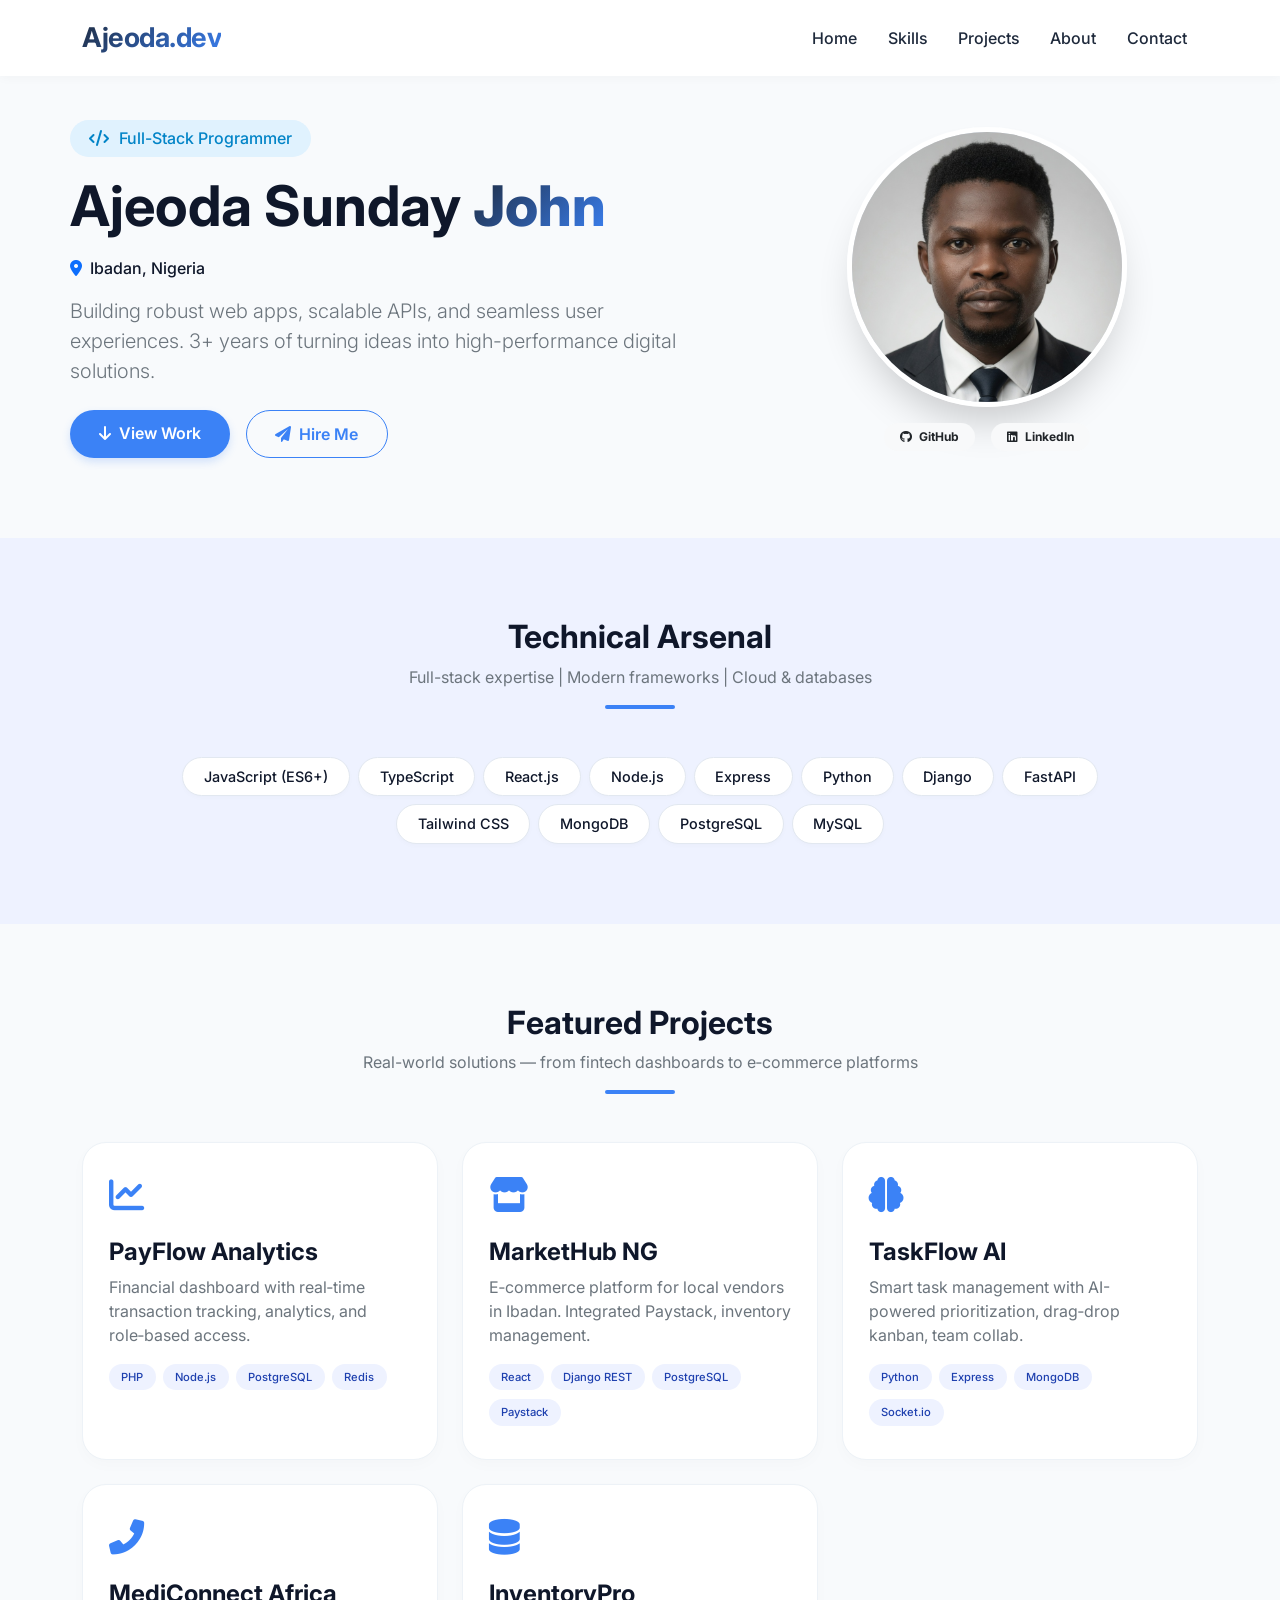
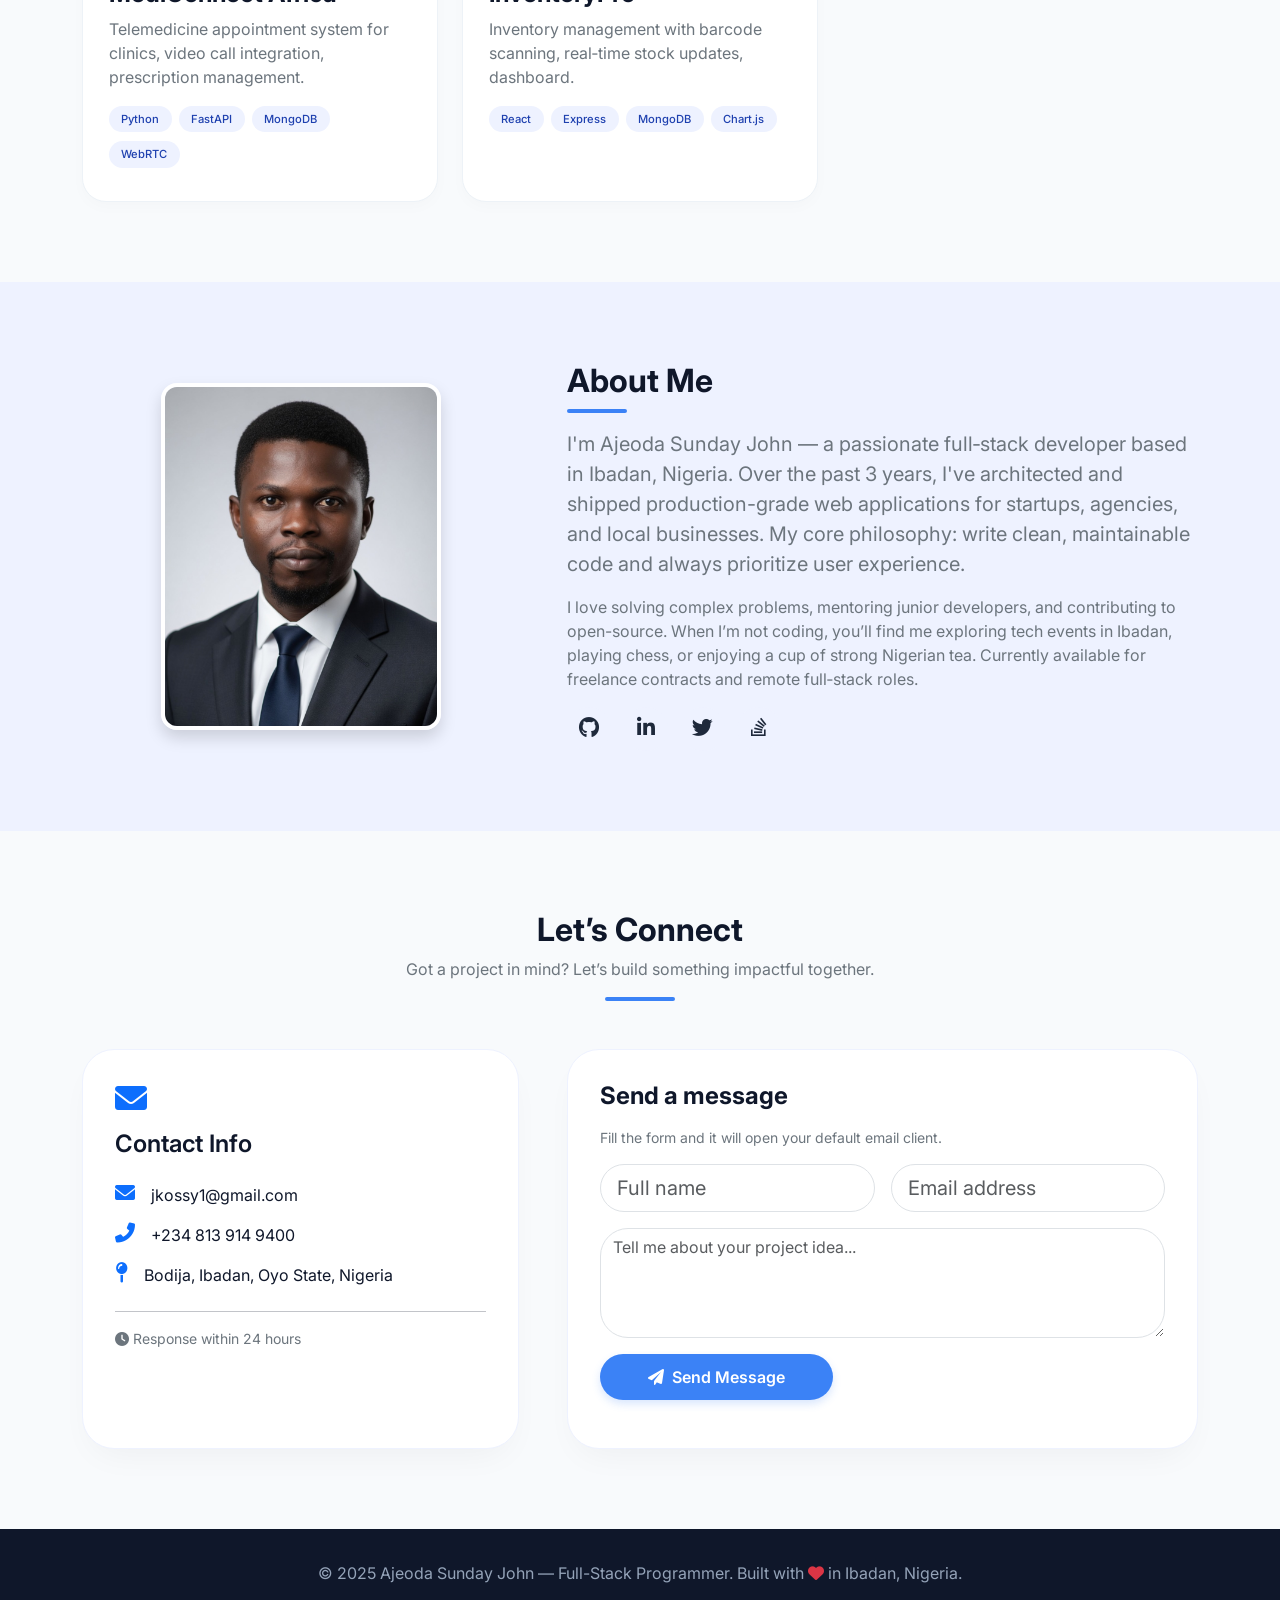
==== index.html @ 7680d103 ""commit first upload"" ====
<!DOCTYPE html>
<html lang="en">
<head>
  <meta charset="UTF-8">
  <meta name="viewport" content="width=device-width, initial-scale=1.0, viewport-fit=cover">
  <title>Ajeoda Sunday John | Full-Stack Programmer | Ibadan, Nigeria</title>
  <!-- Bootstrap 5 CSS + Icons + Google Fonts -->
  <link href="https://cdn.jsdelivr.net/npm/bootstrap@5.3.0-alpha1/dist/css/bootstrap.min.css" rel="stylesheet">
  <link rel="stylesheet" href="https://cdnjs.cloudflare.com/ajax/libs/font-awesome/6.0.0-beta3/css/all.min.css">
  <link href="https://fonts.googleapis.com/css2?family=Inter:opsz,wght@14..32,300;14..32,400;14..32,500;14..32,600;14..32,700;14..32,800&display=swap" rel="stylesheet">
  <!-- External Stylesheet -->
  <link rel="stylesheet" href="assets/css/style.css">
  <style>
    .section-divider {
      width: 70px;
      height: 4px;
      background: #3b82f6;
      border-radius: 4px;
    }
    .about-img {
      max-width: 280px;
      border: 4px solid white;
    }
  </style>
  <script src="assets/js/custom.js">    </script>
</head>
<body>

  <!-- Navigation (Bootstrap) -->
  <nav class="navbar navbar-expand-lg fixed-top">
    <div class="container">
      <a class="navbar-brand gradient-text fw-bold" href="#">Ajeoda.dev</a>
      <button class="navbar-toggler" type="button" data-bs-toggle="collapse" data-bs-target="#navbarNav" aria-controls="navbarNav" aria-expanded="false" aria-label="Toggle navigation">
        <span class="navbar-toggler-icon"></span>
      </button>
      <div class="collapse navbar-collapse" id="navbarNav">
        <ul class="navbar-nav ms-auto gap-2">
          <li class="nav-item"><a class="nav-link" href="#home">Home</a></li>
          <li class="nav-item"><a class="nav-link" href="#skills">Skills</a></li>
          <li class="nav-item"><a class="nav-link" href="#projects">Projects</a></li>
          <li class="nav-item"><a class="nav-link" href="#about">About</a></li>
          <li class="nav-item"><a class="nav-link" href="#contact">Contact</a></li>
        </ul>
      </div>
    </div>
  </nav>

  <!-- Hero Section -->
  <section id="home" class="pt-5 mt-5">
    <div class="container section-padding pt-4">
      <div class="row align-items-center g-5">
        <div class="col-lg-7 order-lg-1 order-2">
          <div class="hero-text">
            <span class="location-badge mb-3"><i class="fas fa-code"></i> Full-Stack Programmer</span>
            <h1 class="display-4 fw-bold mb-3">Ajeoda Sunday <span class="gradient-text">John</span></h1>
            <div class="d-flex align-items-center gap-2 mb-3">
              <i class="fas fa-map-marker-alt text-primary"></i>
              <span class="fw-medium">Ibadan, Nigeria</span>
            </div>
            <p class="lead text-secondary mb-4">Building robust web apps, scalable APIs, and seamless user experiences. 3+ years of turning ideas into high-performance digital solutions.</p>
            <div class="d-flex flex-wrap gap-3">
              <a href="#projects" class="btn btn-custom-primary"><i class="fas fa-arrow-down me-2"></i>View Work</a>
              <a href="#contact" class="btn btn-outline-custom"><i class="fas fa-paper-plane me-2"></i>Hire Me</a>
            </div>
          </div>
        </div>
        <div class="col-lg-5 order-lg-2 order-1 text-center">
          <div class="profile-img-wrapper">
            <!-- Professional developer portrait -->
            <img src="assets/images/top.jpg" alt="Ajeoda Sunday John - Full Stack Programmer" class="profile-img">
          </div>
          <div class="mt-3 d-flex justify-content-center gap-3">
            <span class="badge bg-light text-dark px-3 py-2 rounded-pill"><i class="fab fa-github me-1"></i> GitHub</span>
            <span class="badge bg-light text-dark px-3 py-2 rounded-pill"><i class="fab fa-linkedin me-1"></i> LinkedIn</span>
          </div>
        </div>
      </div>
    </div>
  </section>

  <!-- Skills Section -->
  <section id="skills" class="bg-soft-primary section-padding">
    <div class="container">
      <div class="text-center mb-5">
        <h2 class="fw-bold">Technical Arsenal</h2>
        <p class="text-secondary">Full-stack expertise | Modern frameworks | Cloud & databases</p>
        <div class="mx-auto section-divider"></div>
      </div>
      <div class="row justify-content-center">
        <div class="col-lg-10">
          <div class="d-flex flex-wrap justify-content-center gap-2">
            <span class="skill-badge">JavaScript (ES6+)</span>
            <span class="skill-badge">TypeScript</span>
            <span class="skill-badge">React.js</span>
            <span class="skill-badge">Node.js</span>
            <span class="skill-badge">Express</span>
            <span class="skill-badge">Python</span>
            <span class="skill-badge">Django</span>
            <span class="skill-badge">FastAPI</span>
            <span class="skill-badge">Tailwind CSS</span>
            <span class="skill-badge">MongoDB</span>
            <span class="skill-badge">PostgreSQL</span>
            <span class="skill-badge">MySQL</span>
         </div>
        </div>
      </div>
    </div>
  </section>

  <!-- Projects Section -->
  <section id="projects" class="section-padding">
    <div class="container">
      <div class="text-center mb-5">
        <h2 class="fw-bold">Featured Projects</h2>
        <p class="text-secondary">Real-world solutions — from fintech dashboards to e‑commerce platforms</p>
        <div class="mx-auto" style="width: 70px; height: 4px; background: #3b82f6; border-radius: 4px;"></div>
      </div>
      <div class="row g-4">
        <div class="col-md-6 col-lg-4">
          <div class="project-card">
            <div class="project-icon"><i class="fas fa-chart-line"></i></div>
            <h3 class="fs-4 fw-bold">PayFlow Analytics</h3>
            <p class="text-secondary">Financial dashboard with real‑time transaction tracking, analytics, and role‑based access.</p>
            <div class="tech-stack"><span>PHP</span><span>Node.js</span><span>PostgreSQL</span><span>Redis</span></div>
          </div>
        </div>
        <div class="col-md-6 col-lg-4">
          <div class="project-card">
            <div class="project-icon"><i class="fas fa-store"></i></div>
            <h3 class="fs-4 fw-bold">MarketHub NG</h3>
            <p class="text-secondary">E‑commerce platform for local vendors in Ibadan. Integrated Paystack, inventory management.</p>
            <div class="tech-stack"><span>React</span><span>Django REST</span><span>PostgreSQL</span><span>Paystack</span></div>
          </div>
        </div>
        <div class="col-md-6 col-lg-4">
          <div class="project-card">
            <div class="project-icon"><i class="fas fa-brain"></i></div>
            <h3 class="fs-4 fw-bold">TaskFlow AI</h3>
            <p class="text-secondary">Smart task management with AI-powered prioritization, drag‑drop kanban, team collab.</p>
            <div class="tech-stack"><span>Python</span><span>Express</span><span>MongoDB</span><span>Socket.io</span></div>
          </div>
        </div>
        <div class="col-md-6 col-lg-4">
          <div class="project-card">
            <div class="project-icon"><i class="fas fa-phone-alt"></i></div>
            <h3 class="fs-4 fw-bold">MediConnect Africa</h3>
            <p class="text-secondary">Telemedicine appointment system for clinics, video call integration, prescription management.</p>
            <div class="tech-stack"><span>Python</span><span>FastAPI</span><span>MongoDB</span><span>WebRTC</span></div>
          </div>
        </div>
       
        <div class="col-md-6 col-lg-4">
          <div class="project-card">
            <div class="project-icon"><i class="fas fa-database"></i></div>
            <h3 class="fs-4 fw-bold">InventoryPro</h3>
            <p class="text-secondary">Inventory management with barcode scanning, real‑time stock updates, dashboard.</p>
            <div class="tech-stack"><span>React</span><span>Express</span><span>MongoDB</span><span>Chart.js</span></div>
          </div>
        </div>
      </div>
    </div>
  </section>

  <!-- About Section -->
  <section id="about" class="bg-soft-primary section-padding">
    <div class="container">
      <div class="row align-items-center g-5">
        <div class="col-md-5 text-center">
          <img src="assets/images/bottom.jpg" alt="Ajeoda working" class="img-fluid rounded-4 shadow about-img">
        </div>
        <div class="col-md-7">
          <h2 class="fw-bold">About Me</h2>
          <div class="mb-3" style="width: 60px; height: 4px; background: #3b82f6; border-radius: 4px;"></div>
          <p class="fs-5 text-secondary">I'm Ajeoda Sunday John — a passionate full‑stack developer based in Ibadan, Nigeria. Over the past 3 years, I've architected and shipped production-grade web applications for startups, agencies, and local businesses. My core philosophy: write clean, maintainable code and always prioritize user experience.</p>
          <p class="text-secondary">I love solving complex problems, mentoring junior developers, and contributing to open-source. When I’m not coding, you’ll find me exploring tech events in Ibadan, playing chess, or enjoying a cup of strong Nigerian tea. Currently available for freelance contracts and remote full‑stack roles.</p>
          <div class="d-flex mt-3">
            <a href="https://github.com/kossy1" class="social-icon" aria-label="GitHub"><i class="fab fa-github"></i></a>
            <a href="https://linkedin.com/in/kossyvibes-tv-49b03a386" class="social-icon" aria-label="LinkedIn"><i class="fab fa-linkedin-in"></i></a>
            <a href="https://twitter.com/kossyvibestv" class="social-icon" aria-label="Twitter"><i class="fab fa-twitter"></i></a>
            <a href="https://stackoverflow.com/users/7535750/kossy" class="social-icon" aria-label="Stack Overflow"><i class="fab fa-stack-overflow"></i></a>
          </div>
        </div>
      </div>
    </div>
  </section>

  <!-- Contact Section (Send message redirects to email) -->
  <section id="contact" class="section-padding">
    <div class="container">
      <div class="text-center mb-5">
        <h2 class="fw-bold">Let’s Connect</h2>
        <p class="text-secondary">Got a project in mind? Let’s build something impactful together.</p>
        <div class="mx-auto section-divider"></div>
      </div>
      <div class="row g-5">
        <div class="col-lg-5">
          <div class="contact-form-card h-100">
            <div class="mb-4">
              <i class="fas fa-envelope fa-2x text-primary mb-3"></i>
              <h4 class="fw-semibold">Contact Info</h4>  
            </div>
            <div class="d-flex gap-3 mb-3">
              <i class="fas fa-envelope text-primary fs-5"></i>
              <span>jkossy1@gmail.com</span>
            </div>
            <div class="d-flex gap-3 mb-3">
              <i class="fas fa-phone-alt text-primary fs-5"></i>
              <span>+234 813 914 9400</span>
            </div>
            <div class="d-flex gap-3 mb-4">
              <i class="fas fa-map-pin text-primary fs-5"></i>
              <span>Bodija, Ibadan, Oyo State, Nigeria</span>
            </div>
            <hr>
            <p class="mt-3 small text-secondary"><i class="fas fa-clock"></i> Response within 24 hours</p>
          </div>
        </div>
        <div class="col-lg-7">
          <div class="contact-form-card">
            <h4 class="mb-3 fw-bold">Send a message</h4>
            <p class="text-secondary small">Fill the form and it will open your default email client.</p>
            <form id="contactForm" action="mailto:jkossy1@gmail.com.com" method="POST" enctype="text/plain">
              <div class="row g-3">
                <div class="col-md-6">
                  <input type="text" class="form-control form-control-lg rounded-pill" id="fullName" name="name" placeholder="Full name" required>
                </div>
                <div class="col-md-6">
                  <input type="email" class="form-control form-control-lg rounded-pill" id="emailAddress" name="email" placeholder="Email address" required>
                </div>
                <div class="col-12">
                  <textarea class="form-control" rows="4" id="messageText" name="message" placeholder="Tell me about your project idea..." style="border-radius: 28px;"></textarea>
                </div>
                <div class="col-12">
                  <button type="submit" class="btn btn-custom-primary px-5"><i class="fas fa-paper-plane me-2"></i>Send Message</button>
                </div>
                <div class="col-12">
                  <div id="formAlert" class="alert d-none" role="alert"></div>
                </div>
              </div>
            </form>
          </div>
        </div>
      </div>
    </div>
  </section>

  <!-- Footer -->
  <footer>
    <div class="container text-center">
      <p class="mb-0">© 2025 Ajeoda Sunday John — Full-Stack Programmer. Built with <i class="fas fa-heart text-danger"></i> in Ibadan, Nigeria.</p>
    </div>
  </footer>

  <!-- Bootstrap JS + External custom.js -->
  <script src="https://cdn.jsdelivr.net/npm/bootstrap@5.3.0-alpha1/dist/js/bootstrap.bundle.min.js"></script>
  <script src="custom.js"></script>
</body>
</html>
---- assets/css/style.css ----
/* style.css - Portfolio Styles for Ajeoda Sunday John */

* {
  margin: 0;
  padding: 0;
  box-sizing: border-box;
}

body {
  font-family: 'Inter', sans-serif;
  background: #f8fafc;
  color: #0f172a;
  scroll-behavior: smooth;
}

/* Custom spacing & utilities */
.section-padding {
  padding: 5rem 0;
}

.bg-soft-primary {
  background: #eef2ff;
}

.gradient-text {
  background: linear-gradient(135deg, #1e293b, #3b82f6);
  -webkit-background-clip: text;
  background-clip: text;
  color: transparent;
  font-weight: 800;
}

/* Button styles */
.btn-custom-primary {
  background: #3b82f6;
  color: white;
  border-radius: 40px;
  padding: 0.7rem 1.8rem;
  font-weight: 600;
  transition: all 0.2s ease;
  border: none;
  box-shadow: 0 4px 8px rgba(59, 130, 246, 0.2);
}

.btn-custom-primary:hover {
  background: #2563eb;
  transform: translateY(-2px);
  color: white;
}

.btn-outline-custom {
  border: 1.5px solid #3b82f6;
  color: #3b82f6;
  border-radius: 40px;
  padding: 0.7rem 1.8rem;
  font-weight: 600;
  background: transparent;
  transition: all 0.2s;
}

.btn-outline-custom:hover {
  background: rgba(59, 130, 246, 0.08);
  transform: translateY(-2px);
  color: #2563eb;
}

/* Navbar styles */
.navbar {
  background: rgba(255, 255, 255, 0.96);
  -webkit-backdrop-filter: blur(10px);
  backdrop-filter: blur(10px);
  box-shadow: 0 2px 10px rgba(0, 0, 0, 0.03);
  padding: 0.8rem 0;
}

.navbar-brand {
  font-weight: 800;
  font-size: 1.7rem;
  letter-spacing: -0.5px;
}

.nav-link {
  font-weight: 500;
  color: #1e293b;
  margin: 0 0.2rem;
  transition: color 0.2s;
}

.nav-link:hover {
  color: #3b82f6;
}

/* Hero profile image */
.profile-img-wrapper {
  background: linear-gradient(145deg, #cbd5e1, #e2e8f0);
  width: 280px;
  height: 280px;
  margin: 0 auto;
  border-radius: 50%;
  display: flex;
  align-items: center;
  justify-content: center;
  box-shadow: 0 25px 40px -12px rgba(0, 0, 0, 0.2);
  border: 5px solid white;
  overflow: hidden;
}

.profile-img {
  width: 100%;
  height: 100%;
  object-fit: cover;
  object-position: center 20%;
}

.location-badge {
  background: #e0f2fe;
  color: #0284c7;
  border-radius: 60px;
  padding: 0.4rem 1.2rem;
  display: inline-flex;
  align-items: center;
  gap: 0.6rem;
  font-weight: 500;
}

/* Skill badges */
.skill-badge {
  background: white;
  border-radius: 40px;
  padding: 0.5rem 1.3rem;
  font-weight: 500;
  box-shadow: 0 2px 5px rgba(0, 0, 0, 0.02);
  border: 1px solid #e2e8f0;
  transition: all 0.2s;
  font-size: 0.9rem;
}

.skill-badge:hover {
  border-color: #3b82f6;
  transform: translateY(-2px);
}

/* Project cards */
.project-card {
  background: white;
  border-radius: 24px;
  padding: 1.6rem;
  transition: all 0.25s;
  border: 1px solid #edf2f7;
  height: 100%;
  box-shadow: 0 5px 15px rgba(0, 0, 0, 0.02);
}

.project-card:hover {
  transform: translateY(-6px);
  box-shadow: 0 20px 30px -12px rgba(0, 0, 0, 0.1);
  border-color: #cbd5e1;
}

.project-icon {
  font-size: 2.2rem;
  color: #3b82f6;
  margin-bottom: 1rem;
}

.tech-stack span {
  background: #eef2ff;
  font-size: 0.7rem;
  padding: 0.3rem 0.8rem;
  border-radius: 30px;
  font-weight: 500;
  color: #1e40af;
  margin-right: 0.4rem;
  margin-bottom: 0.5rem;
  display: inline-block;
}

/* Contact form card */
.contact-form-card {
  background: #ffffff;
  border-radius: 32px;
  padding: 2rem;
  box-shadow: 0 15px 35px -12px rgba(0, 0, 0, 0.05);
  border: 1px solid #eef2ff;
}

.social-icon {
  background: #eef2ff;
  width: 44px;
  height: 44px;
  border-radius: 50%;
  display: inline-flex;
  align-items: center;
  justify-content: center;
  color: #1e293b;
  font-size: 1.3rem;
  transition: all 0.2s;
  margin-right: 0.8rem;
  text-decoration: none;
}

.social-icon:hover {
  background: #3b82f6;
  color: white;
  transform: translateY(-3px);
}

/* Footer */
footer {
  background: #0f172a;
  color: #94a3b8;
  padding: 2rem 0;
}

/* Form input focus styles */
.form-control:focus {
  border-color: #3b82f6;
  box-shadow: 0 0 0 0.2rem rgba(59, 130, 246, 0.25);
}

/* Alert custom styles */
.alert-success {
  background-color: #d1fae5;
  border-color: #a7f3d0;
  color: #065f46;
}

.alert-danger {
  background-color: #fee2e2;
  border-color: #fecaca;
  color: #991b1b;
}

/* Responsive adjustments */
@media (max-width: 768px) {
  .section-padding {
    padding: 3rem 0;
  }

  .profile-img-wrapper {
    width: 220px;
    height: 220px;
  }

  .hero-text h1 {
    font-size: 2.2rem;
  }

  .contact-form-card {
    padding: 1.5rem;
  }

  .skill-badge {
    font-size: 0.8rem;
    padding: 0.4rem 1rem;
  }
}

@media (max-width: 576px) {
  .btn-custom-primary,
  .btn-outline-custom {
    padding: 0.5rem 1.2rem;
    font-size: 0.9rem;
  }

  .project-card {
    padding: 1.2rem;
  }

  .display-4 {
    font-size: 2rem;
  }
}
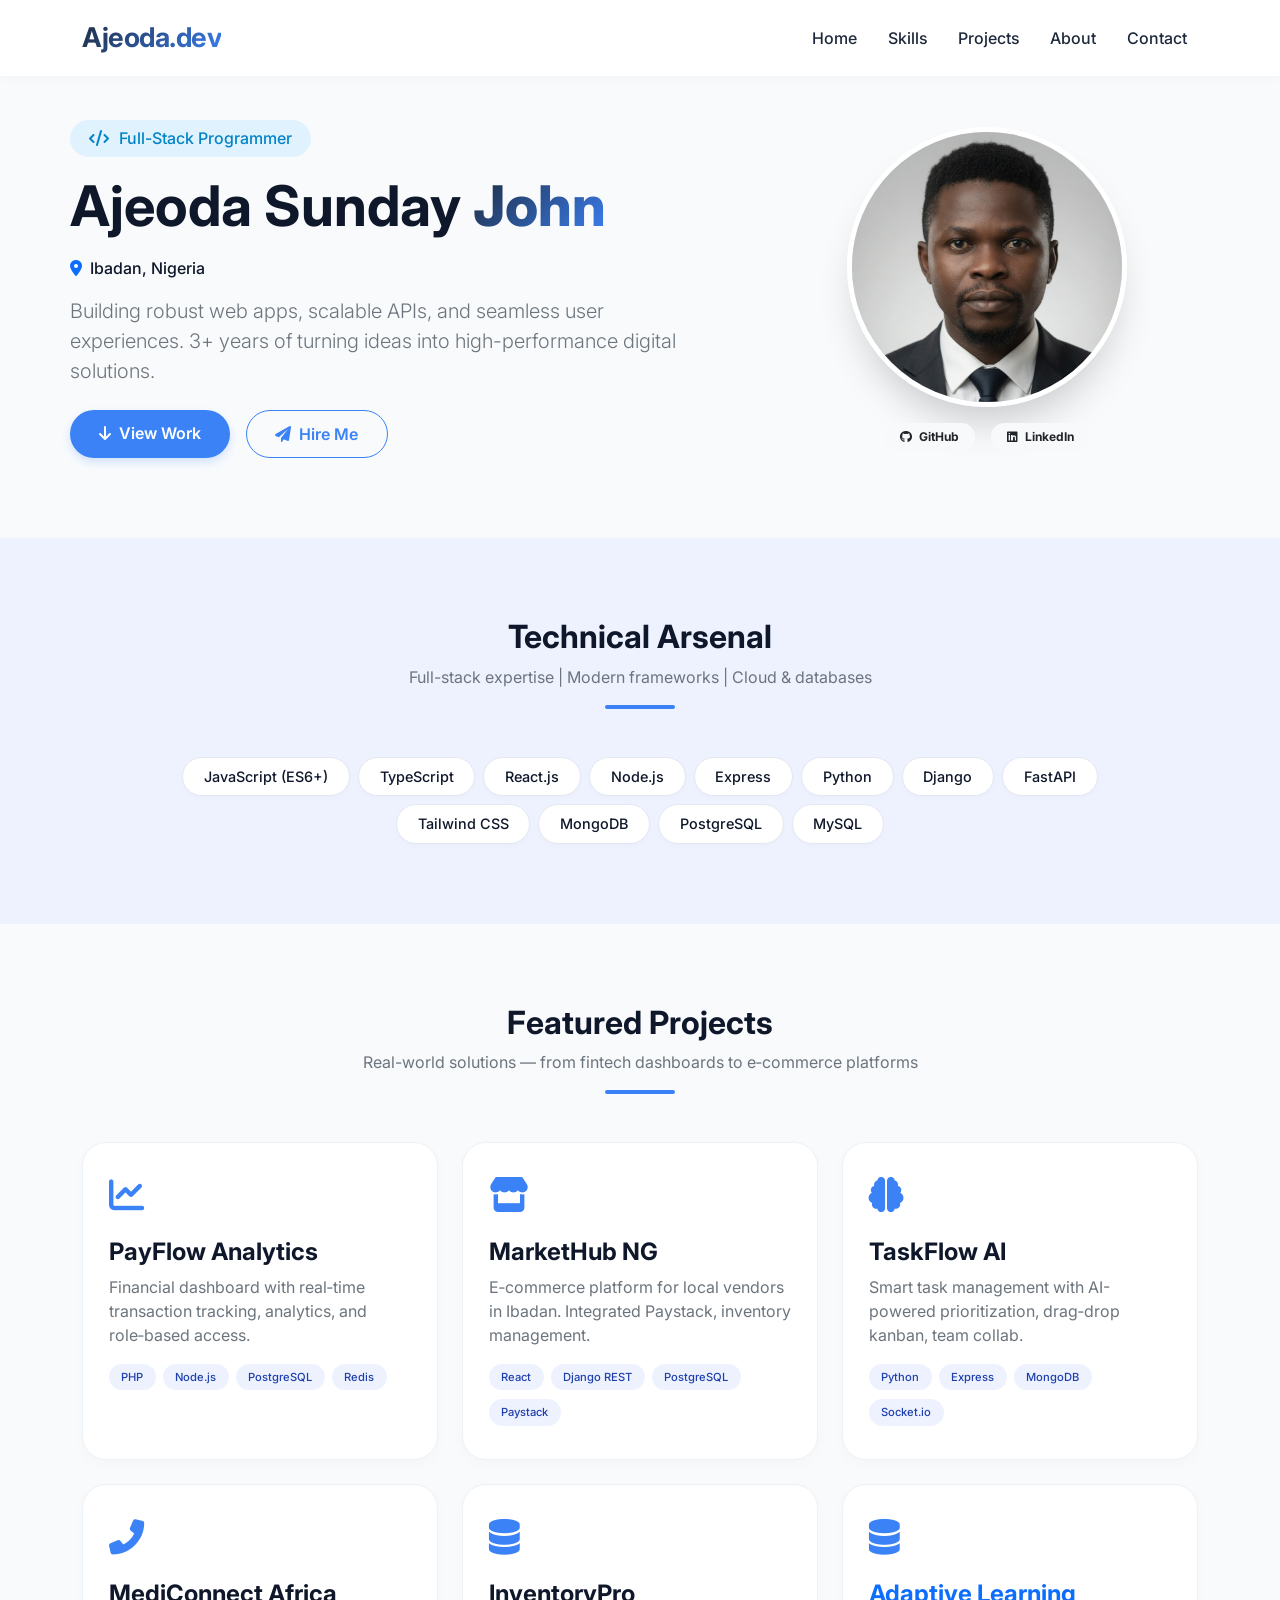
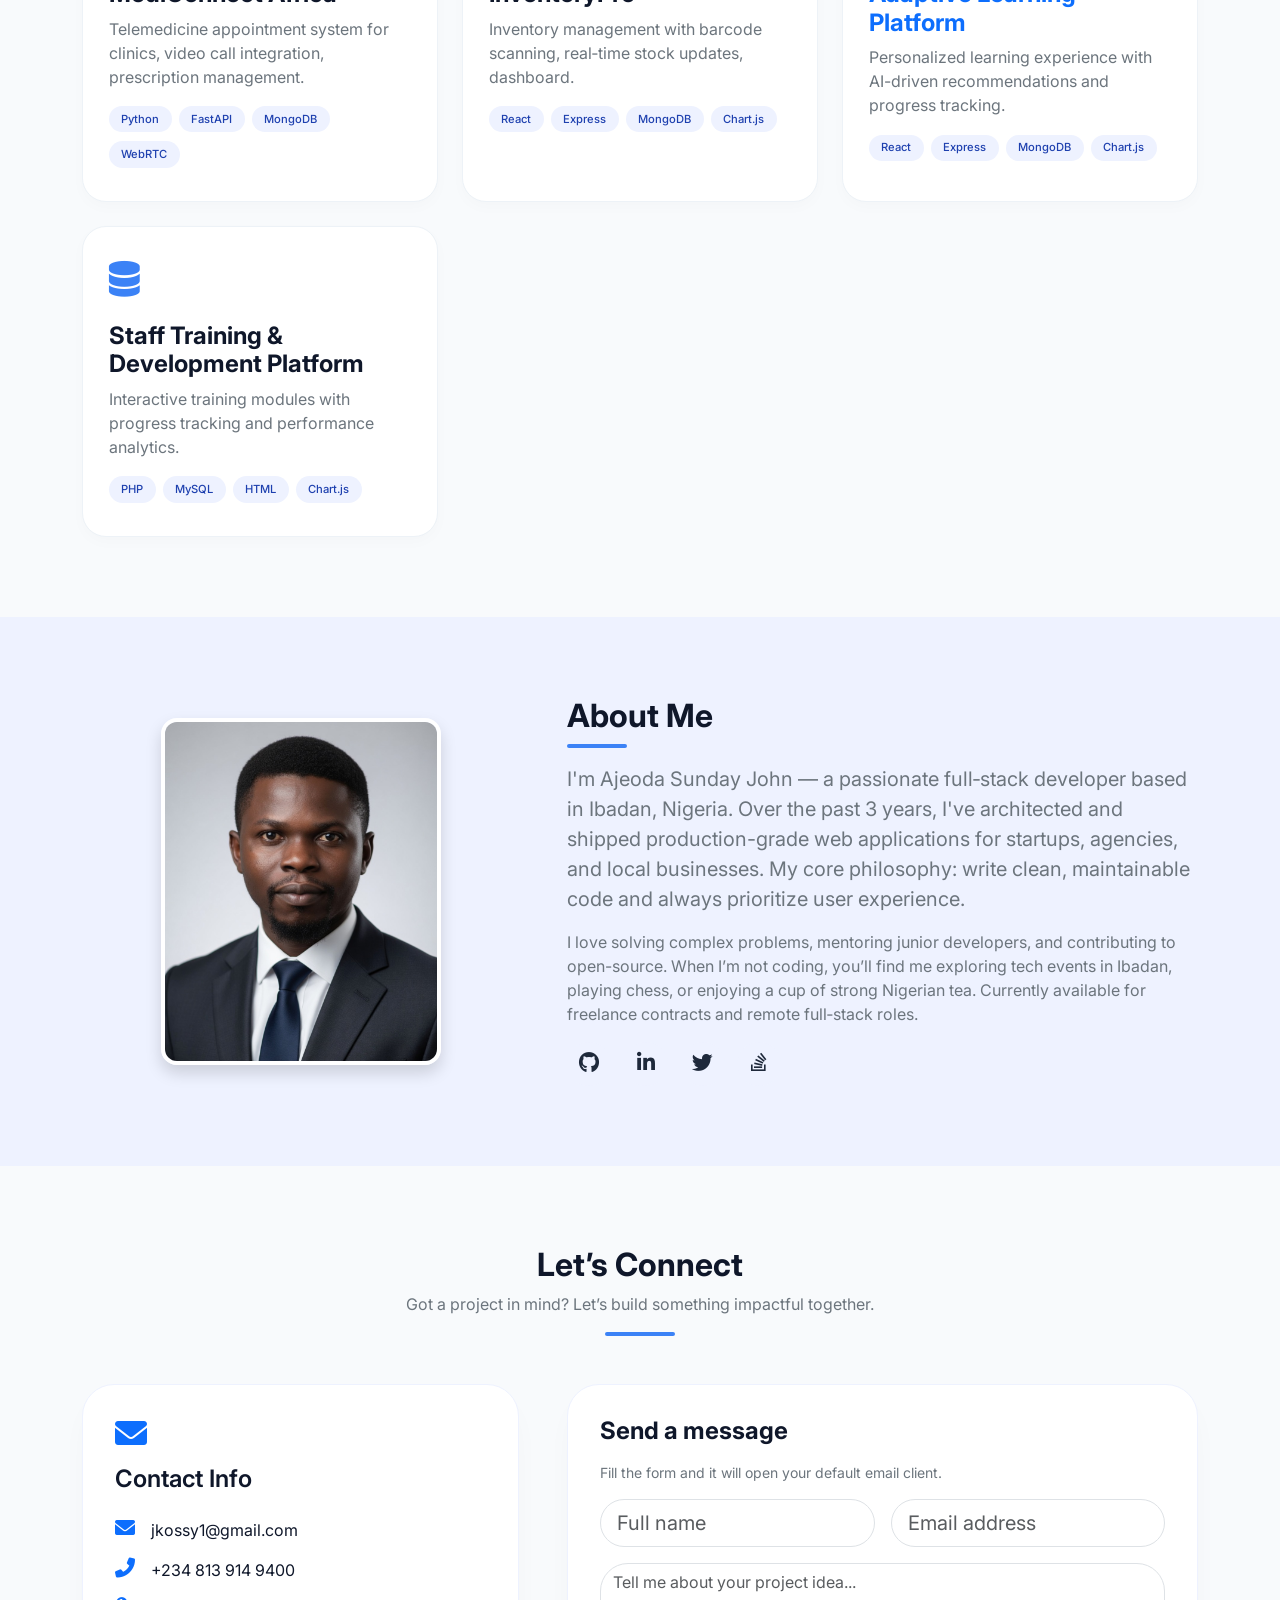
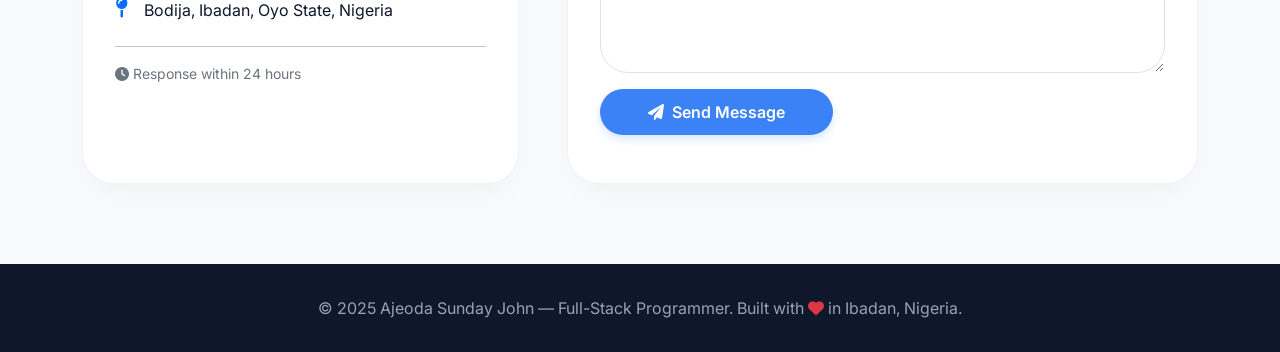
==== commit 42e945ab: "welcome" ====
--- a/index.html
+++ b/index.html
@@ -157,6 +157,28 @@
             <div class="tech-stack"><span>React</span><span>Express</span><span>MongoDB</span><span>Chart.js</span></div>
           </div>
         </div>
+
+        <div class="col-md-6 col-lg-4">
+          <div class="project-card">
+            <div class="project-icon"><i class="fas fa-database"></i></div>
+           <a href="http://adaptive.rf.gd" class="text-decoration-none">
+            <h3 class="fs-4 fw-bold">Adaptive Learning Platform</h3>
+            </a>
+            <p class="text-secondary">Personalized learning experience with AI-driven recommendations and progress tracking.</p>
+            <div class="tech-stack"><span>React</span><span>Express</span><span>MongoDB</span><span>Chart.js</span></div>
+          </div>
+        </div>
+
+        <div class="col-md-6 col-lg-4">
+          <div class="project-card">
+            <div class="project-icon"><i class="fas fa-database"></i></div>
+            <h3 class="fs-4 fw-bold">Staff Training & Development Platform</h3>
+            <p class="text-secondary">Interactive training modules with progress tracking and performance analytics.</p>
+            <div class="tech-stack"><span>PHP</span><span>MySQL</span><span>HTML</span><span>Chart.js</span></div>
+          </div>
+        </div>
+
+      </div>
       </div>
     </div>
   </section>
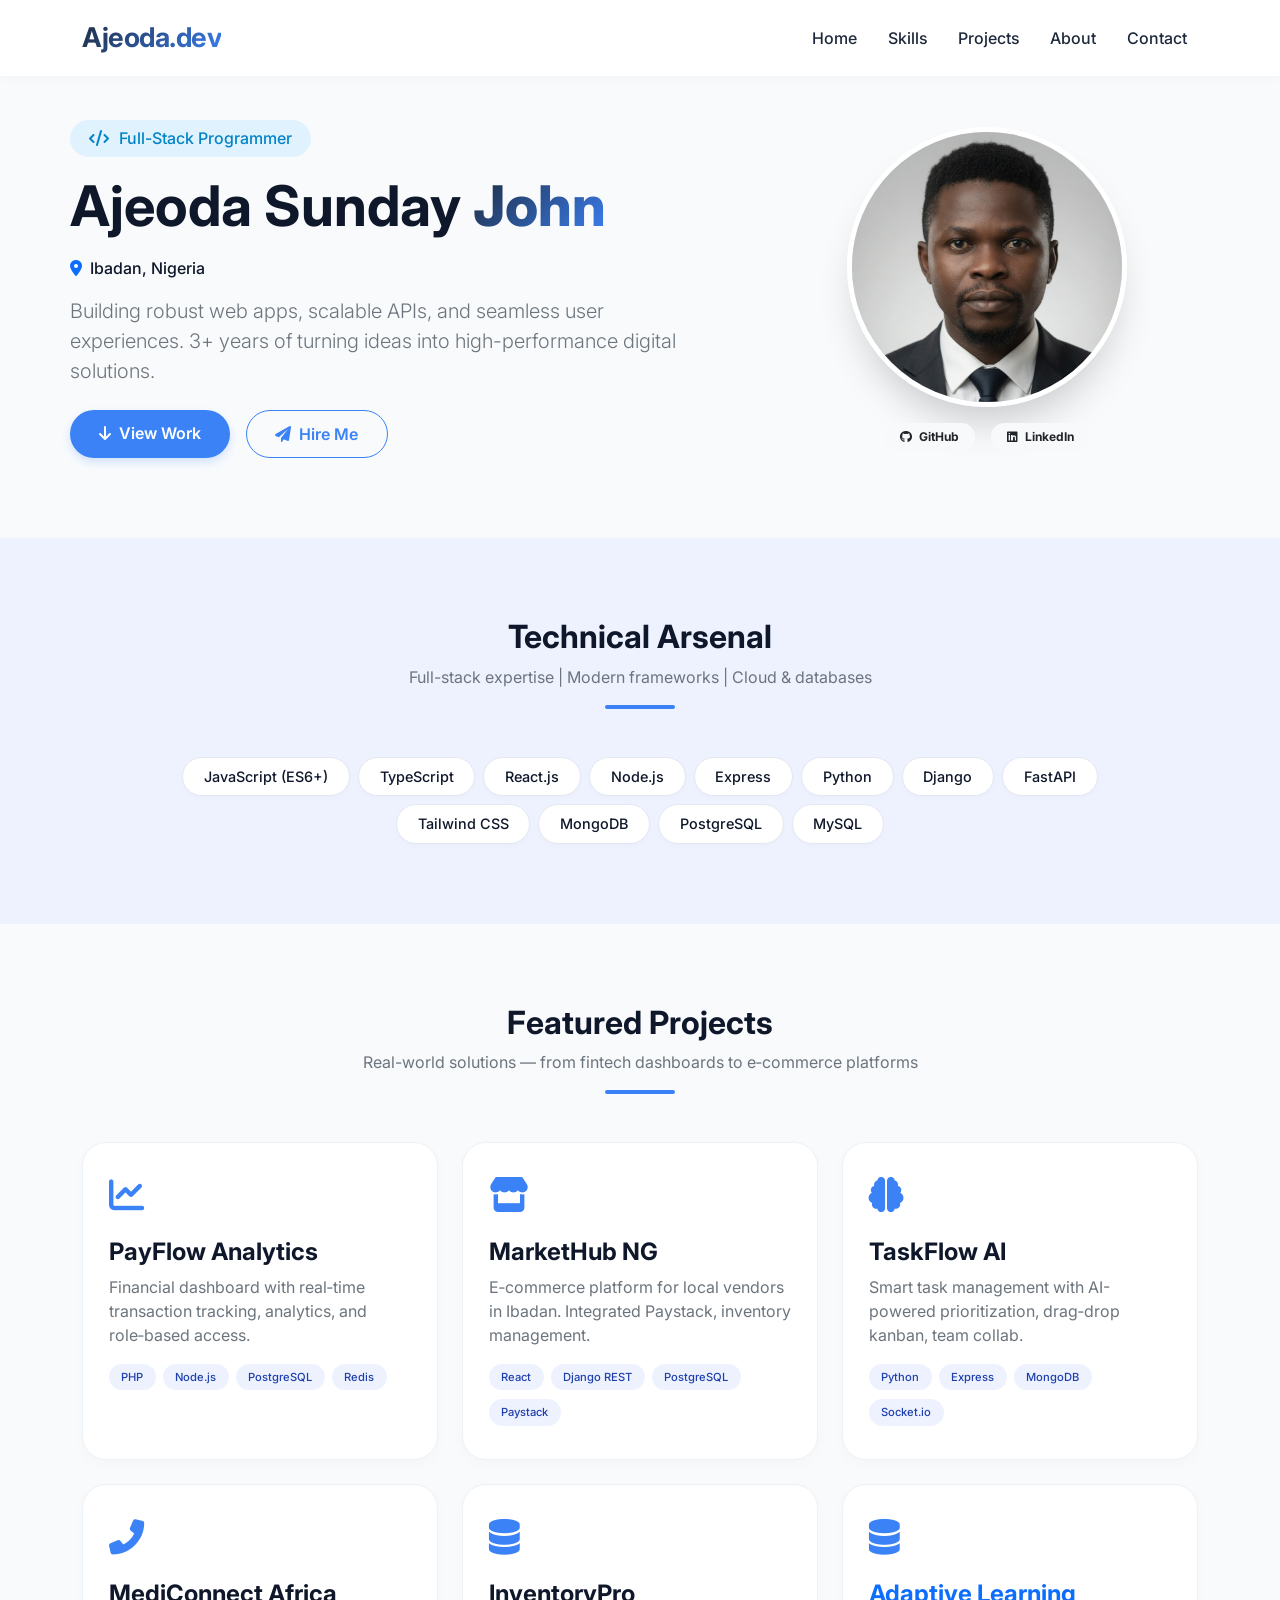
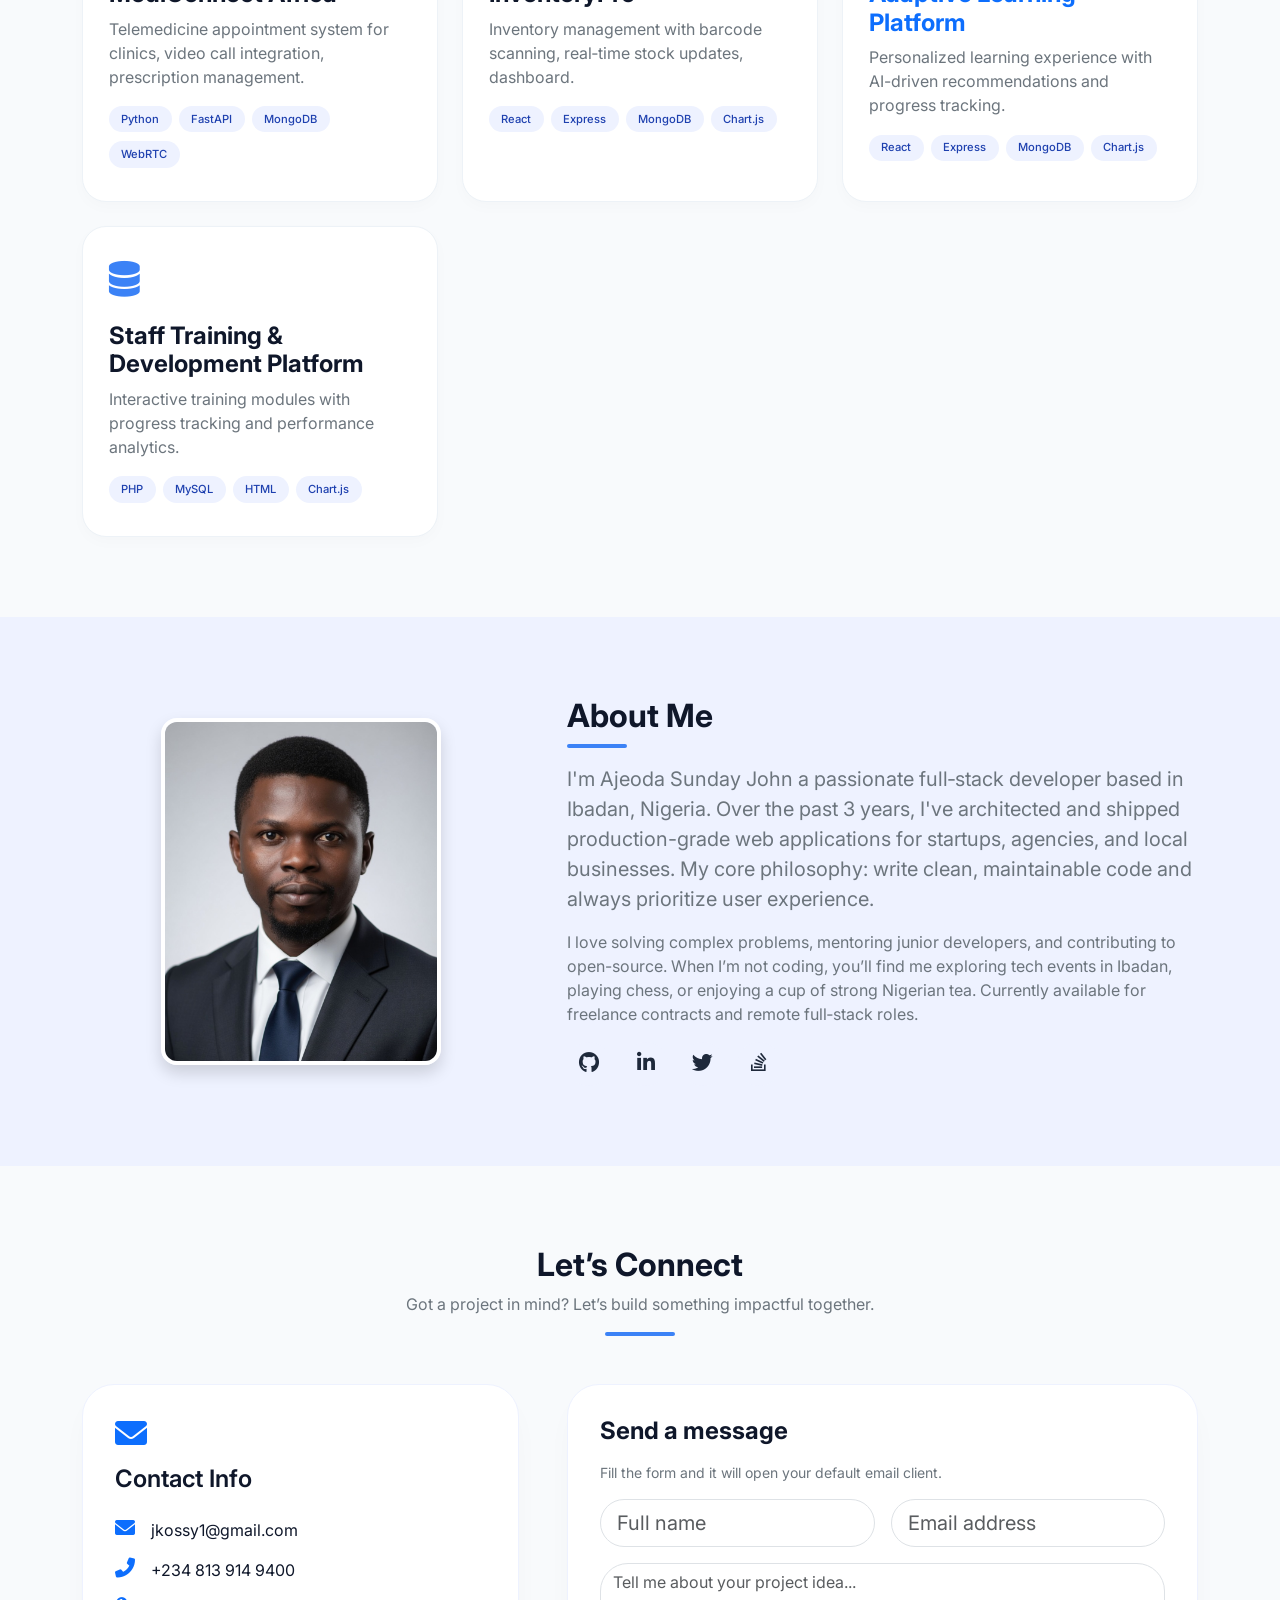
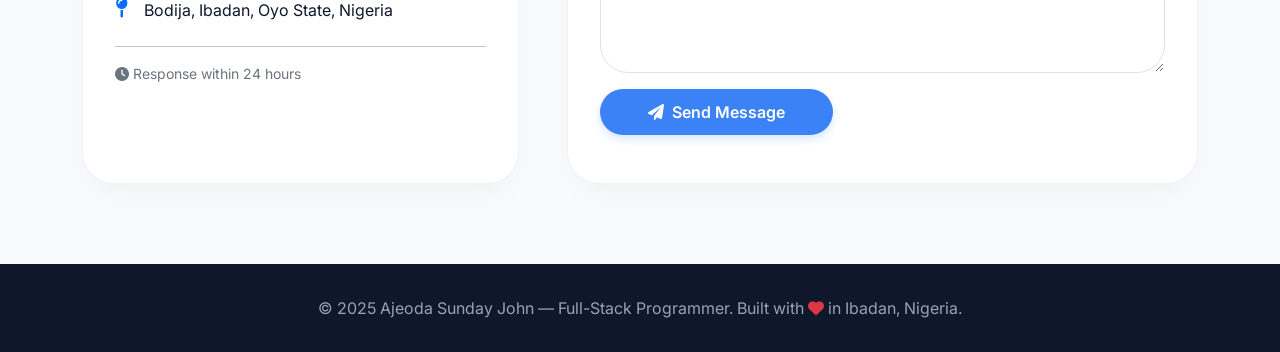
==== commit 1a8fdddb: "welcome" ====
--- a/index.html
+++ b/index.html
@@ -193,7 +193,7 @@
         <div class="col-md-7">
           <h2 class="fw-bold">About Me</h2>
           <div class="mb-3" style="width: 60px; height: 4px; background: #3b82f6; border-radius: 4px;"></div>
-          <p class="fs-5 text-secondary">I'm Ajeoda Sunday John — a passionate full‑stack developer based in Ibadan, Nigeria. Over the past 3 years, I've architected and shipped production-grade web applications for startups, agencies, and local businesses. My core philosophy: write clean, maintainable code and always prioritize user experience.</p>
+          <p class="fs-5 text-secondary">I'm Ajeoda Sunday John a passionate full‑stack developer based in Ibadan, Nigeria. Over the past 3 years, I've architected and shipped production-grade web applications for startups, agencies, and local businesses. My core philosophy: write clean, maintainable code and always prioritize user experience.</p>
           <p class="text-secondary">I love solving complex problems, mentoring junior developers, and contributing to open-source. When I’m not coding, you’ll find me exploring tech events in Ibadan, playing chess, or enjoying a cup of strong Nigerian tea. Currently available for freelance contracts and remote full‑stack roles.</p>
           <div class="d-flex mt-3">
             <a href="https://github.com/kossy1" class="social-icon" aria-label="GitHub"><i class="fab fa-github"></i></a>
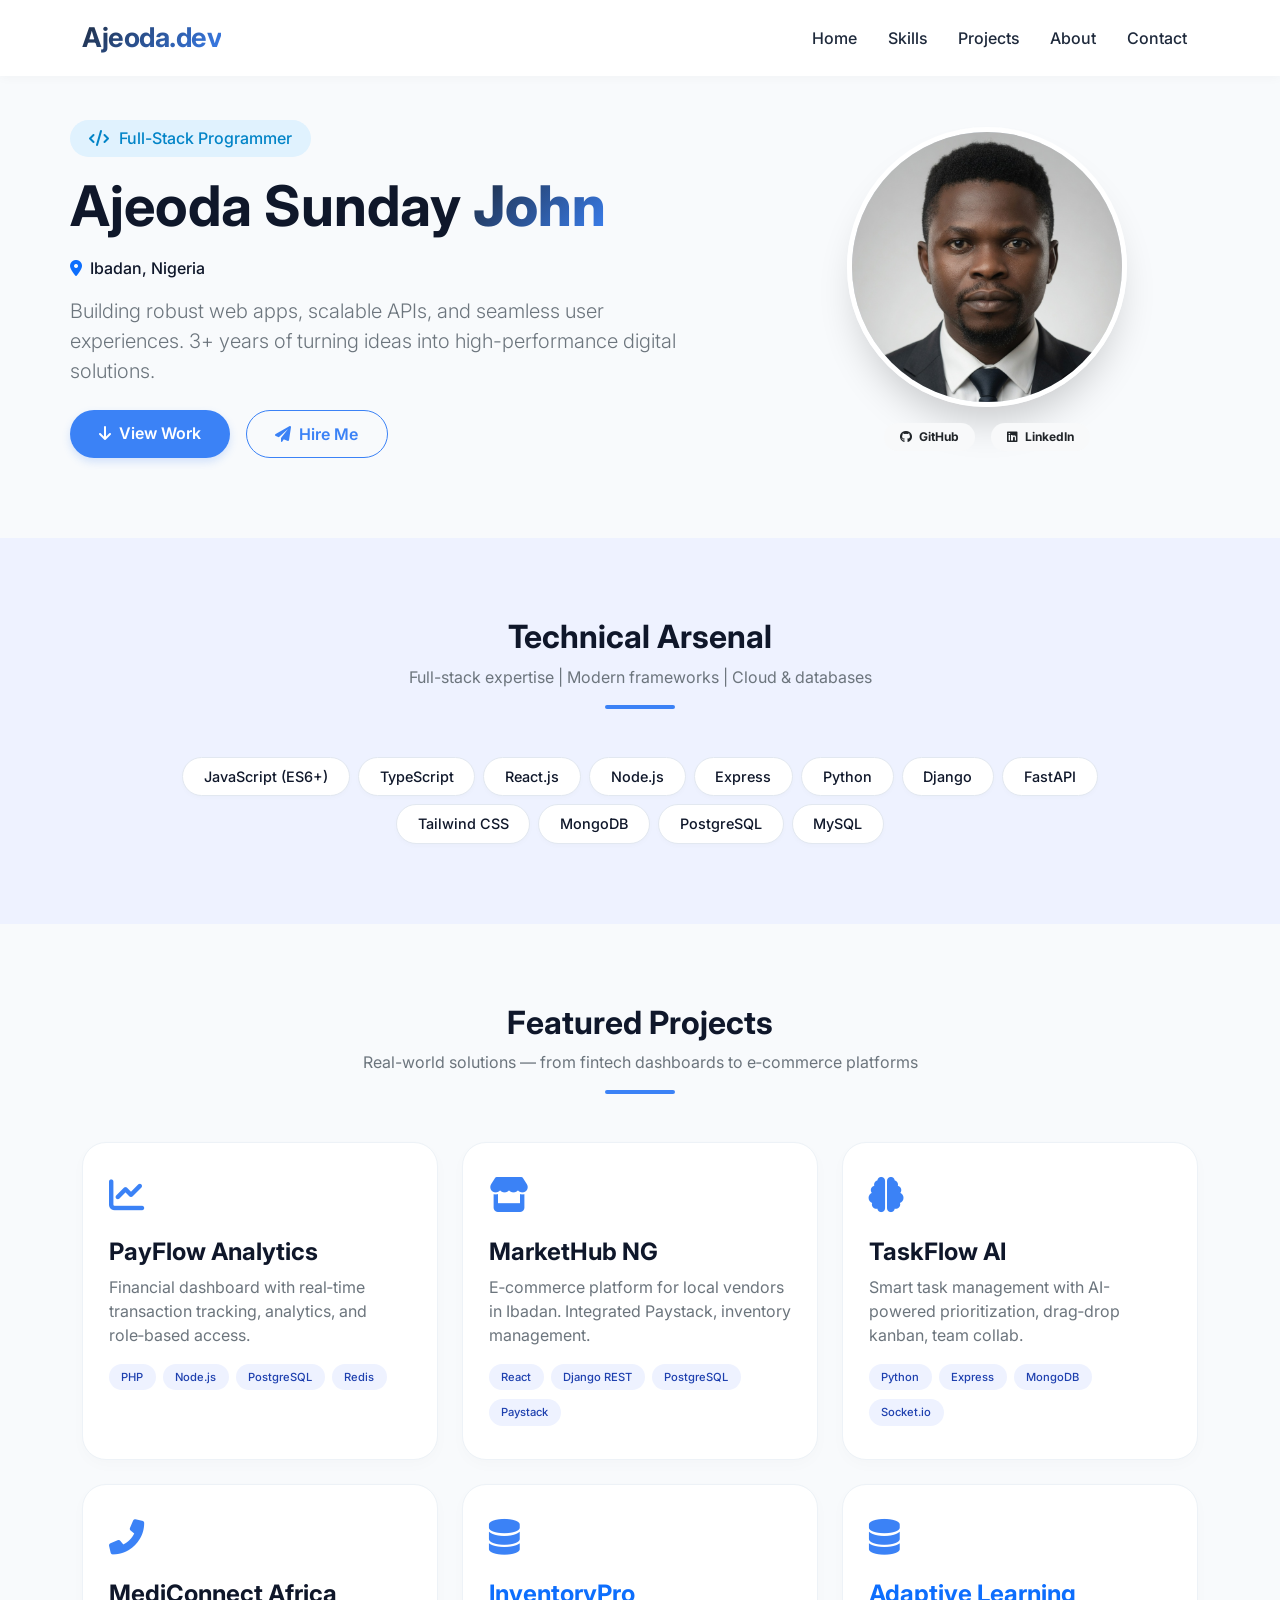
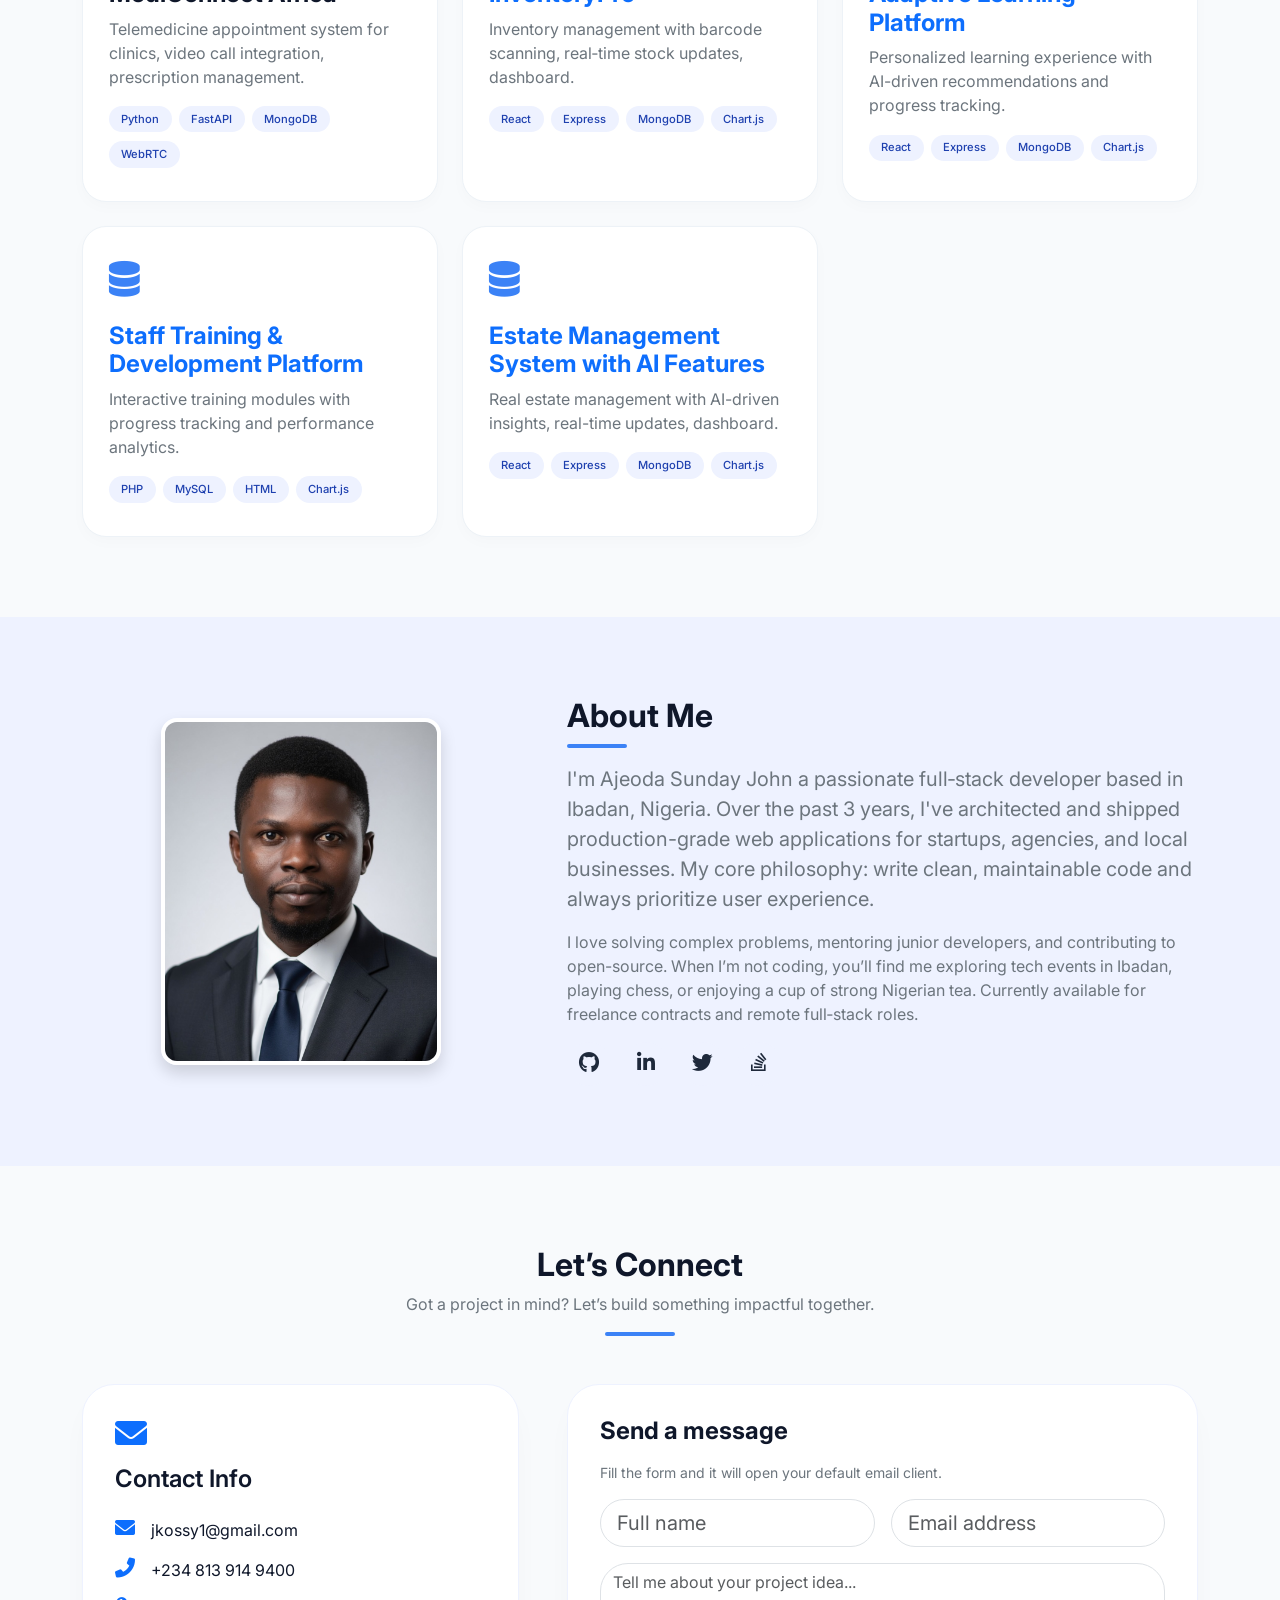
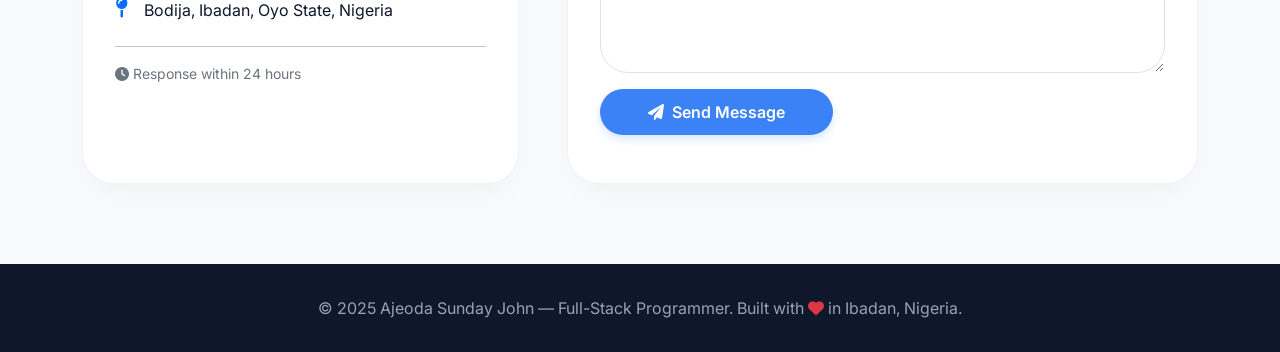
==== commit 94bcbf56: "welcome" ====
--- a/index.html
+++ b/index.html
@@ -152,7 +152,9 @@
         <div class="col-md-6 col-lg-4">
           <div class="project-card">
             <div class="project-icon"><i class="fas fa-database"></i></div>
+        <a href="http://inventorypro.kesug.com" class="text-decoration-none">
             <h3 class="fs-4 fw-bold">InventoryPro</h3>
+            </a>
             <p class="text-secondary">Inventory management with barcode scanning, real‑time stock updates, dashboard.</p>
             <div class="tech-stack"><span>React</span><span>Express</span><span>MongoDB</span><span>Chart.js</span></div>
           </div>
@@ -172,12 +174,25 @@
         <div class="col-md-6 col-lg-4">
           <div class="project-card">
             <div class="project-icon"><i class="fas fa-database"></i></div>
+           <a href="http://stafftraining.kesug.com" class="text-decoration-none">
             <h3 class="fs-4 fw-bold">Staff Training & Development Platform</h3>
+            </a>
             <p class="text-secondary">Interactive training modules with progress tracking and performance analytics.</p>
             <div class="tech-stack"><span>PHP</span><span>MySQL</span><span>HTML</span><span>Chart.js</span></div>
           </div>
         </div>
 
+           <div class="col-md-6 col-lg-4">
+          <div class="project-card">
+            <div class="project-icon"><i class="fas fa-database"></i></div>
+           <a href="http://estate-app-eight-alpha.vercel.app" class="text-decoration-none">
+            <h3 class="fs-4 fw-bold">Estate Management System with AI Features</h3>
+            </a>
+            <p class="text-secondary">Real estate management with AI-driven insights, real-time updates, dashboard.</p>
+            <div class="tech-stack"><span>React</span><span>Express</span><span>MongoDB</span><span>Chart.js</span></div>
+          </div>
+        </div>
+        
       </div>
       </div>
     </div>
